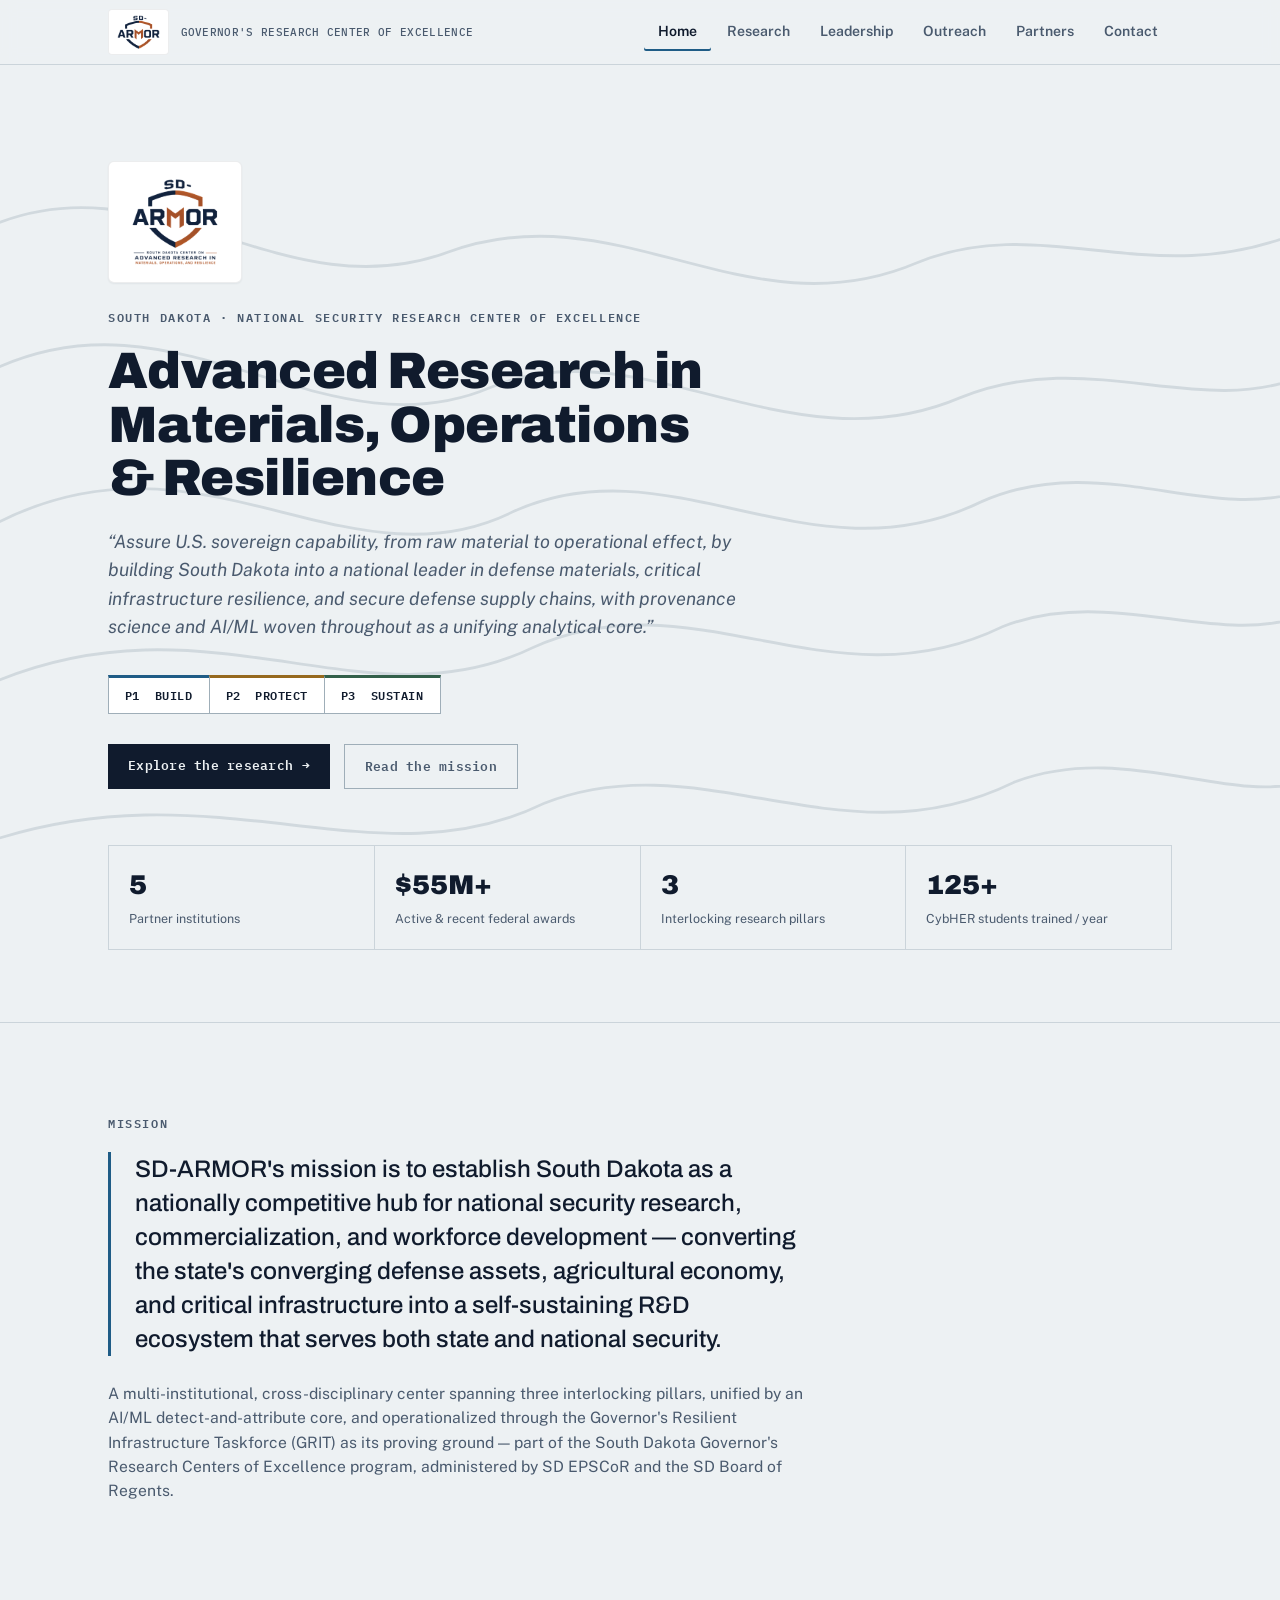
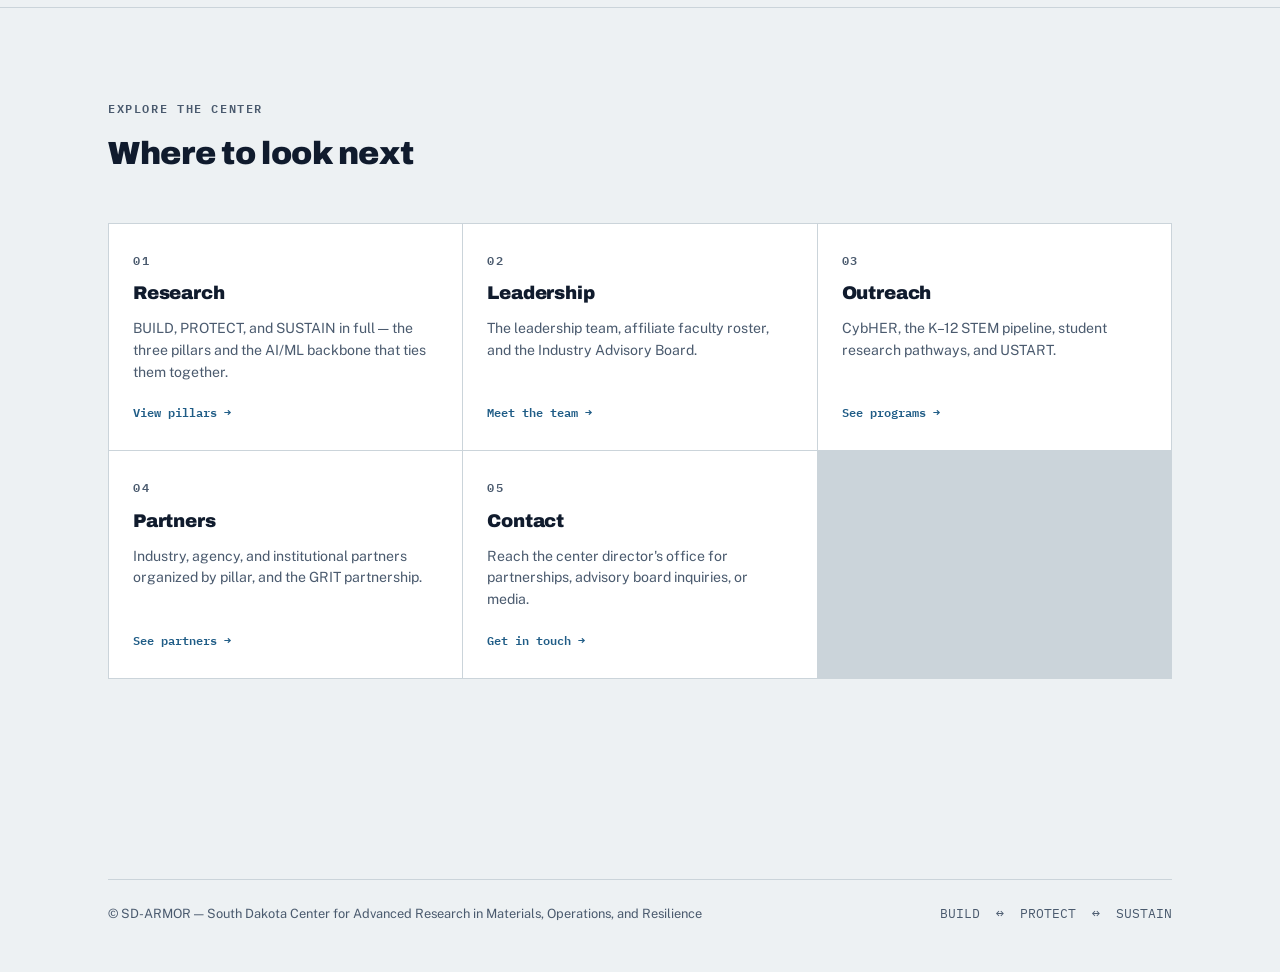
==== index.html @ ae60025e "Add files via upload Original SD-ARMOR page." ====
<!DOCTYPE html>
<html lang="en">
<head>
<meta charset="UTF-8">
<meta name="viewport" content="width=device-width, initial-scale=1.0">
<title>SD-ARMOR — South Dakota Center for Advanced Research in Materials, Operations &amp; Resilience</title>
<meta name="description" content="A South Dakota Governor's Research Center of Excellence advancing national security research across materials, cybersecurity, and provenance science.">
<link rel="preconnect" href="https://fonts.googleapis.com">
<link rel="stylesheet" href="https://fonts.googleapis.com/css2?family=Archivo:wght@500;700;900&family=Public+Sans:ital,wght@0,400;0,500;0,600;0,700;1,400&family=IBM+Plex+Mono:wght@500;600&display=swap">
<link rel="stylesheet" href="assets/style.css">
</head>
<body>

<header class="site">
  <div class="nav-row">
    <a class="wordmark" href="index.html"><span class="logo-plate"><img src="assets/logo-mark.png" alt="SD-ARMOR"></span><small>GOVERNOR'S RESEARCH CENTER OF EXCELLENCE</small></a>
    <button class="nav-toggle" id="navToggle" aria-expanded="false" aria-controls="primaryNav">MENU</button>
    <nav class="primary" id="primaryNav">
      <a href="index.html" class="current">Home</a>
      <a href="research.html">Research</a>
      <a href="leadership.html">Leadership</a>
      <a href="outreach.html">Outreach</a>
      <a href="partners.html">Partners</a>
      <a href="contact.html">Contact</a>
    </nav>
  </div>
</header>

<main id="top">

  <section class="hero">
    <svg class="contours" viewBox="0 0 1200 460" preserveAspectRatio="none" aria-hidden="true">
      <path d="M-20,80 C 140,40 260,120 420,90 C 580,60 700,130 860,95 C 980,70 1080,110 1220,80" fill="none" stroke="currentColor" stroke-width="1.4"/>
      <path d="M-20,150 C 160,100 300,190 460,155 C 600,125 740,195 900,160 C 1020,135 1120,170 1220,150" fill="none" stroke="currentColor" stroke-width="1.4"/>
      <path d="M-20,225 C 180,165 320,255 480,215 C 630,180 760,250 920,210 C 1030,185 1130,220 1220,205" fill="none" stroke="currentColor" stroke-width="1.4"/>
      <path d="M-20,300 C 190,250 340,320 500,280 C 650,245 780,310 940,270 C 1040,250 1140,280 1220,265" fill="none" stroke="currentColor" stroke-width="1.4"/>
      <path d="M-20,375 C 200,335 350,395 510,355 C 660,325 790,385 950,345 C 1050,325 1150,355 1220,345" fill="none" stroke="currentColor" stroke-width="1.4"/>
    </svg>
    <div class="wrap">
      <div class="hero-inner">
        <span class="hero-logo"><img src="assets/logo.png" alt="SD-ARMOR — South Dakota Center on Advanced Research in Materials, Operations, and Resilience"></span>
        <span class="eyebrow">South Dakota &middot; National Security Research Center of Excellence</span>
        <h1>Advanced Research in Materials, Operations &amp; Resilience</h1>
        <p class="vision">&ldquo;Assure U.S. sovereign capability, from raw material to operational effect, by building South Dakota into a national leader in defense materials, critical infrastructure resilience, and secure defense supply chains, with provenance science and AI/ML woven throughout as a unifying analytical core.&rdquo;</p>
        <div class="pillar-strip">
          <span class="p1">P1 &nbsp;BUILD</span><span class="p2">P2 &nbsp;PROTECT</span><span class="p3">P3 &nbsp;SUSTAIN</span>
        </div>
        <div class="hero-cta">
          <a class="btn-primary" href="research.html">Explore the research &rarr;</a>
          <a class="btn-ghost" href="#mission">Read the mission</a>
        </div>
      </div>
      <div class="stat-row">
        <div><span class="num">5</span><span class="label">Partner institutions</span></div>
        <div><span class="num">$55M+</span><span class="label">Active &amp; recent federal awards</span></div>
        <div><span class="num">3</span><span class="label">Interlocking research pillars</span></div>
        <div><span class="num">125+</span><span class="label">CybHER students trained / year</span></div>
      </div>
    </div>
  </section>

  <section id="mission">
    <div class="wrap">
      <div class="mission-layout">
        <span class="eyebrow">Mission</span>
        <blockquote>SD-ARMOR's mission is to establish South Dakota as a nationally competitive hub for national security research, commercialization, and workforce development &mdash; converting the state's converging defense assets, agricultural economy, and critical infrastructure into a self-sustaining R&amp;D ecosystem that serves both state and national security.</blockquote>
        <p class="mission-note">A multi-institutional, cross-disciplinary center spanning three interlocking pillars, unified by an AI/ML detect-and-attribute core, and operationalized through the Governor's Resilient Infrastructure Taskforce (GRIT) as its proving ground &mdash; part of the South Dakota Governor's Research Centers of Excellence program, administered by SD EPSCoR and the SD Board of Regents.</p>
      </div>
    </div>
  </section>

  <section id="explore">
    <div class="wrap">
      <div class="section-head">
        <span class="eyebrow">Explore the center</span>
        <h2>Where to look next</h2>
      </div>
      <div class="explore-grid">
        <a class="explore-card" href="research.html">
          <span class="eyebrow">01</span>
          <h3>Research</h3>
          <p>BUILD, PROTECT, and SUSTAIN in full &mdash; the three pillars and the AI/ML backbone that ties them together.</p>
          <span class="go">View pillars &rarr;</span>
        </a>
        <a class="explore-card" href="leadership.html">
          <span class="eyebrow">02</span>
          <h3>Leadership</h3>
          <p>The leadership team, affiliate faculty roster, and the Industry Advisory Board.</p>
          <span class="go">Meet the team &rarr;</span>
        </a>
        <a class="explore-card" href="outreach.html">
          <span class="eyebrow">03</span>
          <h3>Outreach</h3>
          <p>CybHER, the K&ndash;12 STEM pipeline, student research pathways, and USTART.</p>
          <span class="go">See programs &rarr;</span>
        </a>
        <a class="explore-card" href="partners.html">
          <span class="eyebrow">04</span>
          <h3>Partners</h3>
          <p>Industry, agency, and institutional partners organized by pillar, and the GRIT partnership.</p>
          <span class="go">See partners &rarr;</span>
        </a>
        <a class="explore-card" href="contact.html">
          <span class="eyebrow">05</span>
          <h3>Contact</h3>
          <p>Reach the center director's office for partnerships, advisory board inquiries, or media.</p>
          <span class="go">Get in touch &rarr;</span>
        </a>
      </div>
    </div>
  </section>

  <footer class="site">
    <div class="wrap">
      <div class="fine">
        <span>&copy; SD-ARMOR &mdash; South Dakota Center for Advanced Research in Materials, Operations, and Resilience</span>
        <span class="mono">BUILD &nbsp;&harr;&nbsp; PROTECT &nbsp;&harr;&nbsp; SUSTAIN</span>
      </div>
    </div>
  </footer>

</main>

<script src="assets/site.js"></script>
</body>
</html>
---- assets/style.css ----
/* SD-ARMOR shared stylesheet — one file, every page links it. */

:root{
  --ink:#101B2D;
  --ink-soft:#4A5A6E;
  --paper:#EDF1F3;
  --paper-raised:#FFFFFF;
  --line:#CBD4DA;
  --line-strong:#9FAEB8;
  --build:#1F5C86;
  --build-tint:#DCE9F1;
  --protect:#96691E;
  --protect-tint:#F3E6CE;
  --sustain:#33604A;
  --sustain-tint:#DCE9E1;
  --accent:#1F5C86;
  --focus:#1F5C86;
}
@media (prefers-color-scheme: dark){
  :root:not([data-theme="light"]){
    --ink:#E7ECF1; --ink-soft:#A9B9C8; --paper:#0A121C; --paper-raised:#111B29;
    --line:#28394B; --line-strong:#3B4F63;
    --build:#7DB2DD; --build-tint:#16283A;
    --protect:#E3B369; --protect-tint:#2E2415;
    --sustain:#7FBB98; --sustain-tint:#16281F;
    --accent:#7DB2DD; --focus:#7DB2DD;
  }
}
:root[data-theme="dark"]{
  --ink:#E7ECF1; --ink-soft:#A9B9C8; --paper:#0A121C; --paper-raised:#111B29;
  --line:#28394B; --line-strong:#3B4F63;
  --build:#7DB2DD; --build-tint:#16283A;
  --protect:#E3B369; --protect-tint:#2E2415;
  --sustain:#7FBB98; --sustain-tint:#16281F;
  --accent:#7DB2DD; --focus:#7DB2DD;
}

*{box-sizing:border-box;}
html{scroll-behavior:smooth;}
body{
  margin:0; background:var(--paper); color:var(--ink);
  font-family:"Public Sans", -apple-system, BlinkMacSystemFont, "Segoe UI", sans-serif;
  font-size:16px; line-height:1.55; -webkit-font-smoothing:antialiased;
}
h1,h2,h3,h4{
  font-family:"Archivo","Public Sans",sans-serif; font-weight:900;
  text-wrap:balance; margin:0; letter-spacing:-0.01em;
}
a{color:var(--accent);}
a:focus-visible, button:focus-visible{outline:2px solid var(--focus); outline-offset:3px;}
.mono{font-family:"IBM Plex Mono","SF Mono",monospace;}
.eyebrow{
  font-family:"IBM Plex Mono",monospace; font-size:0.72rem; font-weight:600;
  letter-spacing:0.14em; text-transform:uppercase; color:var(--ink-soft);
}
.wrap{max-width:1120px; margin:0 auto; padding:0 28px;}
section{padding:88px 0;}
section + section{border-top:1px solid var(--line);}
p{max-width:65ch;}
table{border-collapse:collapse;}

/* ---------- header / nav ---------- */
header.site{
  position:sticky; top:0; z-index:50;
  background:color-mix(in srgb, var(--paper) 92%, transparent);
  backdrop-filter:blur(8px); border-bottom:1px solid var(--line);
}
.nav-row{
  max-width:1120px; margin:0 auto; padding:0 28px;
  display:flex; align-items:center; justify-content:space-between; height:64px;
}
.wordmark{
  display:flex; align-items:center; gap:12px;
  font-family:"Archivo",sans-serif; font-weight:900; font-size:1.15rem;
  color:var(--ink); text-decoration:none; letter-spacing:-0.01em;
}
.wordmark small{
  font-family:"IBM Plex Mono",monospace; font-weight:500;
  font-size:0.66rem; color:var(--ink-soft); letter-spacing:0.03em;
}
/* The mark's navy/orange are painted for a white ground, so its backing
   plate stays literally white in both themes -- not a theme token. */
.logo-plate{
  background:#FFFFFF; display:inline-flex; align-items:center; justify-content:center;
  padding:5px 8px; border-radius:4px; line-height:0;
  border:1px solid rgba(16,27,45,0.08);
}
.logo-plate img{display:block; height:34px; width:auto;}
.hero-logo{
  display:inline-flex; margin-bottom:26px; background:#FFFFFF; padding:16px 22px;
  border-radius:6px; border:1px solid rgba(16,27,45,0.08); box-shadow:0 1px 2px rgba(16,27,45,0.06);
}
.hero-logo img{display:block; height:88px; width:auto;}
nav.primary{display:flex; gap:2px;}
nav.primary a{
  color:var(--ink-soft); text-decoration:none; font-size:0.88rem; font-weight:600;
  padding:8px 14px; border-radius:2px;
}
nav.primary a:hover{color:var(--ink); background:var(--paper-raised);}
nav.primary a.current{color:var(--ink); box-shadow:inset 0 -2px 0 var(--accent);}
.nav-toggle{display:none;}

/* ---------- breadcrumb / page header (subpages) ---------- */
.page-head{padding:56px 0 48px; border-bottom:1px solid var(--line);}
.page-head .crumb{
  font-family:"IBM Plex Mono",monospace; font-size:0.72rem; color:var(--ink-soft);
  letter-spacing:0.04em; margin-bottom:14px; display:block;
}
.page-head .crumb a{color:var(--ink-soft); text-decoration:none;}
.page-head .crumb a:hover{color:var(--accent);}
.page-head h1{font-size:clamp(1.9rem,4vw,2.6rem);}
.page-head p.lede{margin-top:16px; font-size:1.05rem; color:var(--ink-soft); max-width:62ch;}

/* ---------- hero (home) ---------- */
.hero{position:relative; overflow:hidden; padding:96px 0 72px;}
.hero svg.contours{position:absolute; inset:0; width:100%; height:100%; opacity:0.5; color:var(--line-strong);}
:root[data-theme="dark"] .hero svg.contours,
:root:not([data-theme="light"]) .hero svg.contours{opacity:0.35;}
.hero-inner{position:relative; max-width:760px;}
.hero .eyebrow{margin-bottom:18px; display:block;}
.hero h1{font-size:clamp(2.1rem, 4.6vw, 3.2rem); line-height:1.05;}
.hero .vision{margin-top:22px; font-size:1.14rem; color:var(--ink-soft); max-width:62ch; font-style:italic;}
.hero .pillar-strip{margin-top:34px; display:flex; gap:0; font-family:"IBM Plex Mono",monospace; font-size:0.78rem; font-weight:600; letter-spacing:0.04em;}
.hero .pillar-strip span{padding:8px 16px; border:1px solid var(--line-strong); margin-left:-1px; background:var(--paper-raised);}
.hero .pillar-strip span:first-child{margin-left:0;}
.hero .pillar-strip .p1{border-top:3px solid var(--build);}
.hero .pillar-strip .p2{border-top:3px solid var(--protect);}
.hero .pillar-strip .p3{border-top:3px solid var(--sustain);}
.hero-cta{margin-top:30px; display:flex; gap:14px; flex-wrap:wrap;}
.btn-primary, .btn-ghost{
  font-family:"IBM Plex Mono",monospace; font-size:0.82rem; font-weight:600;
  letter-spacing:0.02em; text-decoration:none; padding:11px 20px; display:inline-block;
}
.btn-primary{background:var(--ink); color:var(--paper);}
:root[data-theme="dark"] .btn-primary,
:root:not([data-theme="light"]) .btn-primary{color:var(--paper);}
.btn-primary:hover{opacity:0.88;}
.btn-ghost{color:var(--ink-soft); border:1px solid var(--line-strong);}
.btn-ghost:hover{color:var(--ink); border-color:var(--ink);}
.stat-row{margin-top:56px; display:grid; grid-template-columns:repeat(4,1fr); gap:0; border-top:1px solid var(--line); border-left:1px solid var(--line);}
.stat-row div{border-right:1px solid var(--line); border-bottom:1px solid var(--line); padding:18px 20px;}
.stat-row .num{font-family:"Archivo",sans-serif; font-weight:900; font-size:1.7rem; font-variant-numeric:tabular-nums; display:block;}
.stat-row .label{font-size:0.78rem; color:var(--ink-soft); margin-top:2px;}

/* ---------- section headings ---------- */
.section-head{max-width:640px; margin-bottom:44px;}
.section-head h2{font-size:clamp(1.5rem,3vw,2rem); margin-top:8px;}
.section-head p{margin-top:14px; color:var(--ink-soft);}

/* ---------- explore grid (home -> subpages) ---------- */
.explore-grid{display:grid; grid-template-columns:repeat(3,1fr); gap:1px; background:var(--line); border:1px solid var(--line);}
.explore-card{
  background:var(--paper-raised); padding:28px 24px; text-decoration:none; color:var(--ink);
  display:flex; flex-direction:column; gap:10px; transition:background .12s;
}
.explore-card:hover{background:var(--paper);}
.explore-card .eyebrow{color:var(--ink-soft);}
.explore-card h3{font-size:1.15rem;}
.explore-card p{font-size:0.88rem; color:var(--ink-soft); margin:0;}
.explore-card .go{font-family:"IBM Plex Mono",monospace; font-size:0.76rem; font-weight:600; color:var(--accent); margin-top:auto; padding-top:10px;}

/* ---------- mission ---------- */
.mission-layout{max-width:760px;}
.mission-layout blockquote{
  margin:16px 0 0; font-size:1.5rem; line-height:1.42; font-weight:500;
  font-family:"Archivo",sans-serif; text-wrap:balance;
  border-left:3px solid var(--accent); padding-left:24px;
}
.mission-layout .mission-note{margin-top:26px; color:var(--ink-soft); font-size:0.98rem; max-width:70ch;}

/* ---------- pillars ---------- */
.pillar-grid{display:grid; grid-template-columns:repeat(3,1fr); gap:1px; background:var(--line); border:1px solid var(--line);}
.pillar{background:var(--paper-raised); padding:30px 26px 28px; display:flex; flex-direction:column; gap:14px;}
.pillar .tag{font-family:"IBM Plex Mono",monospace; font-size:0.72rem; font-weight:600; letter-spacing:0.06em; display:inline-flex; align-items:center; gap:8px; color:var(--ink);}
.pillar .tag .dot{width:9px; height:9px; border-radius:50%; display:inline-block;}
.p1 .dot{background:var(--build);} .p1 h3{color:var(--build);}
.p2 .dot{background:var(--protect);} .p2 h3{color:var(--protect);}
.p3 .dot{background:var(--sustain);} .p3 h3{color:var(--sustain);}
.pillar h3{font-size:1.5rem;}
.pillar .domain{font-size:0.93rem; color:var(--ink-soft);}
.pillar .lead{margin-top:auto; padding-top:14px; border-top:1px solid var(--line); font-size:0.85rem;}
.pillar .lead .k{color:var(--ink-soft); font-size:0.76rem; font-family:"IBM Plex Mono",monospace; text-transform:uppercase; letter-spacing:0.06em;}
.backbone{margin-top:1px; border:1px solid var(--line); border-top:none; background:var(--paper-raised); padding:22px 26px; display:flex; align-items:baseline; gap:16px; flex-wrap:wrap;}
.backbone .tag{font-family:"IBM Plex Mono",monospace; font-size:0.72rem; font-weight:600; color:var(--ink-soft); letter-spacing:0.06em;}
.backbone p{margin:0; font-size:0.93rem; color:var(--ink-soft); max-width:70ch;}

/* ---------- leadership ---------- */
.roster{width:100%; font-size:0.92rem;}
.roster caption{text-align:left; font-family:"IBM Plex Mono",monospace; font-size:0.74rem; color:var(--ink-soft); letter-spacing:0.06em; text-transform:uppercase; margin-bottom:10px;}
.roster th{text-align:left; font-family:"IBM Plex Mono",monospace; font-size:0.7rem; text-transform:uppercase; letter-spacing:0.07em; color:var(--ink-soft); padding:0 14px 10px 0; border-bottom:1px solid var(--line-strong); font-weight:600;}
.roster td{padding:12px 14px 12px 0; border-bottom:1px solid var(--line); vertical-align:top;}
.roster tr:last-child td{border-bottom:none;}
.roster .name{font-weight:700; white-space:nowrap;}
.roster .role{font-family:"IBM Plex Mono",monospace; font-size:0.78rem;}
.roster .role.r-p1{color:var(--build);}
.roster .role.r-p2{color:var(--protect);}
.roster .role.r-p3{color:var(--sustain);}
.roster-tables{display:flex; flex-direction:column; gap:48px;}
.iab-note{margin-top:36px; padding:22px 24px; background:var(--paper-raised); border:1px solid var(--line); display:flex; gap:18px; align-items:flex-start;}
.iab-note .eyebrow{margin-top:2px;}
.iab-note p{margin:6px 0 0; color:var(--ink-soft); font-size:0.92rem;}

/* ---------- outreach ---------- */
.outreach-grid{display:grid; grid-template-columns:1fr 1fr; gap:36px;}
.outreach-card{border:1px solid var(--line); background:var(--paper-raised); padding:26px;}
.outreach-card h3{font-size:1.1rem; margin-bottom:10px;}
.outreach-card p{font-size:0.92rem; color:var(--ink-soft);}
.outreach-card .stat{display:inline-block; margin-top:14px; font-family:"IBM Plex Mono",monospace; font-size:0.78rem; font-weight:600; padding:5px 10px; background:var(--build-tint); color:var(--build);}
.program-list{list-style:none; margin:0; padding:0; display:flex; flex-direction:column; gap:10px;}
.program-list li{font-size:0.9rem; padding-left:16px; position:relative; color:var(--ink-soft);}
.program-list li::before{content:"—"; position:absolute; left:0; color:var(--line-strong);}
.program-list strong{color:var(--ink); font-weight:600;}

/* ---------- impact ---------- */
.impact-layout{display:grid; grid-template-columns:1.4fr 1fr; gap:56px;}
table.awards{width:100%; font-size:0.92rem;}
table.awards th{text-align:left; font-family:"IBM Plex Mono",monospace; font-size:0.7rem; text-transform:uppercase; letter-spacing:0.07em; color:var(--ink-soft); padding:0 12px 10px 0; border-bottom:1px solid var(--line-strong); font-weight:600;}
table.awards td{padding:11px 12px 11px 0; border-bottom:1px solid var(--line);}
table.awards tr:last-child td{border-bottom:none;}
table.awards .amt{font-family:"IBM Plex Mono",monospace; font-variant-numeric:tabular-nums; text-align:right; font-weight:600;}
table.awards tfoot td{border-top:2px solid var(--ink); border-bottom:none; font-weight:700; padding-top:14px;}
.agency-cloud{display:flex; flex-wrap:wrap; gap:8px; margin-top:14px;}
.agency-cloud span{font-family:"IBM Plex Mono",monospace; font-size:0.74rem; font-weight:600; padding:5px 10px; border:1px solid var(--line-strong); color:var(--ink-soft);}
.grit-box{border:1px solid var(--line); background:var(--paper-raised); padding:24px;}
.grit-box h3{font-size:1rem; margin-bottom:10px;}
.grit-box p{font-size:0.9rem; color:var(--ink-soft);}

/* ---------- partners ---------- */
.partner-cols{display:grid; grid-template-columns:repeat(3,1fr); gap:36px;}
.partner-col .head{display:flex; align-items:center; gap:8px; margin-bottom:16px;}
.partner-col .head .dot{width:9px; height:9px; border-radius:50%;}
.partner-col.build .dot{background:var(--build);}
.partner-col.protect .dot{background:var(--protect);}
.partner-col.sustain .dot{background:var(--sustain);}
.partner-col .head h3{font-size:0.95rem; font-family:"IBM Plex Mono",monospace; letter-spacing:0.04em;}
.partner-col ul{list-style:none; margin:0; padding:0; display:flex; flex-direction:column; gap:9px;}
.partner-col li{font-size:0.88rem; color:var(--ink-soft); padding-bottom:9px; border-bottom:1px solid var(--line);}
.partner-col li:last-child{border-bottom:none;}

/* ---------- contact / footer ---------- */
footer.site{padding:64px 0 48px;}
.contact-grid{display:grid; grid-template-columns:1fr 1fr; gap:40px; align-items:start;}
.contact-grid h2{font-size:1.5rem;}
.contact-card{border:1px solid var(--line); background:var(--paper-raised); padding:24px;}
.contact-card .k{font-family:"IBM Plex Mono",monospace; font-size:0.7rem; text-transform:uppercase; letter-spacing:0.07em; color:var(--ink-soft);}
.contact-card .v{margin-top:4px; font-size:0.95rem;}
.contact-card + .contact-card{margin-top:16px;}
.fine{margin-top:48px; padding-top:24px; border-top:1px solid var(--line); font-size:0.8rem; color:var(--ink-soft); display:flex; justify-content:space-between; flex-wrap:wrap; gap:10px;}
.fine a{color:var(--ink-soft);}

@media (max-width:860px){
  section{padding:56px 0;}
  .impact-layout, .outreach-grid, .contact-grid{grid-template-columns:1fr;}
  .pillar-grid, .explore-grid{grid-template-columns:1fr;}
  .partner-cols{grid-template-columns:1fr;}
  .stat-row{grid-template-columns:repeat(2,1fr);}
  nav.primary{
    position:fixed; inset:64px 0 auto 0; flex-direction:column; background:var(--paper);
    border-bottom:1px solid var(--line); padding:8px 20px 16px; gap:2px;
    transform:translateY(-8px); opacity:0; pointer-events:none; transition:opacity .15s, transform .15s;
  }
  nav.primary.open{opacity:1; transform:translateY(0); pointer-events:auto;}
  .nav-toggle{
    display:inline-flex; align-items:center; justify-content:center;
    width:38px; height:38px; border:1px solid var(--line-strong); background:none;
    color:var(--ink); font-family:"IBM Plex Mono",monospace; font-size:0.75rem; cursor:pointer;
  }
}
@media (prefers-reduced-motion: reduce){
  html{scroll-behavior:auto;}
  *{transition:none !important; animation:none !important;}
}
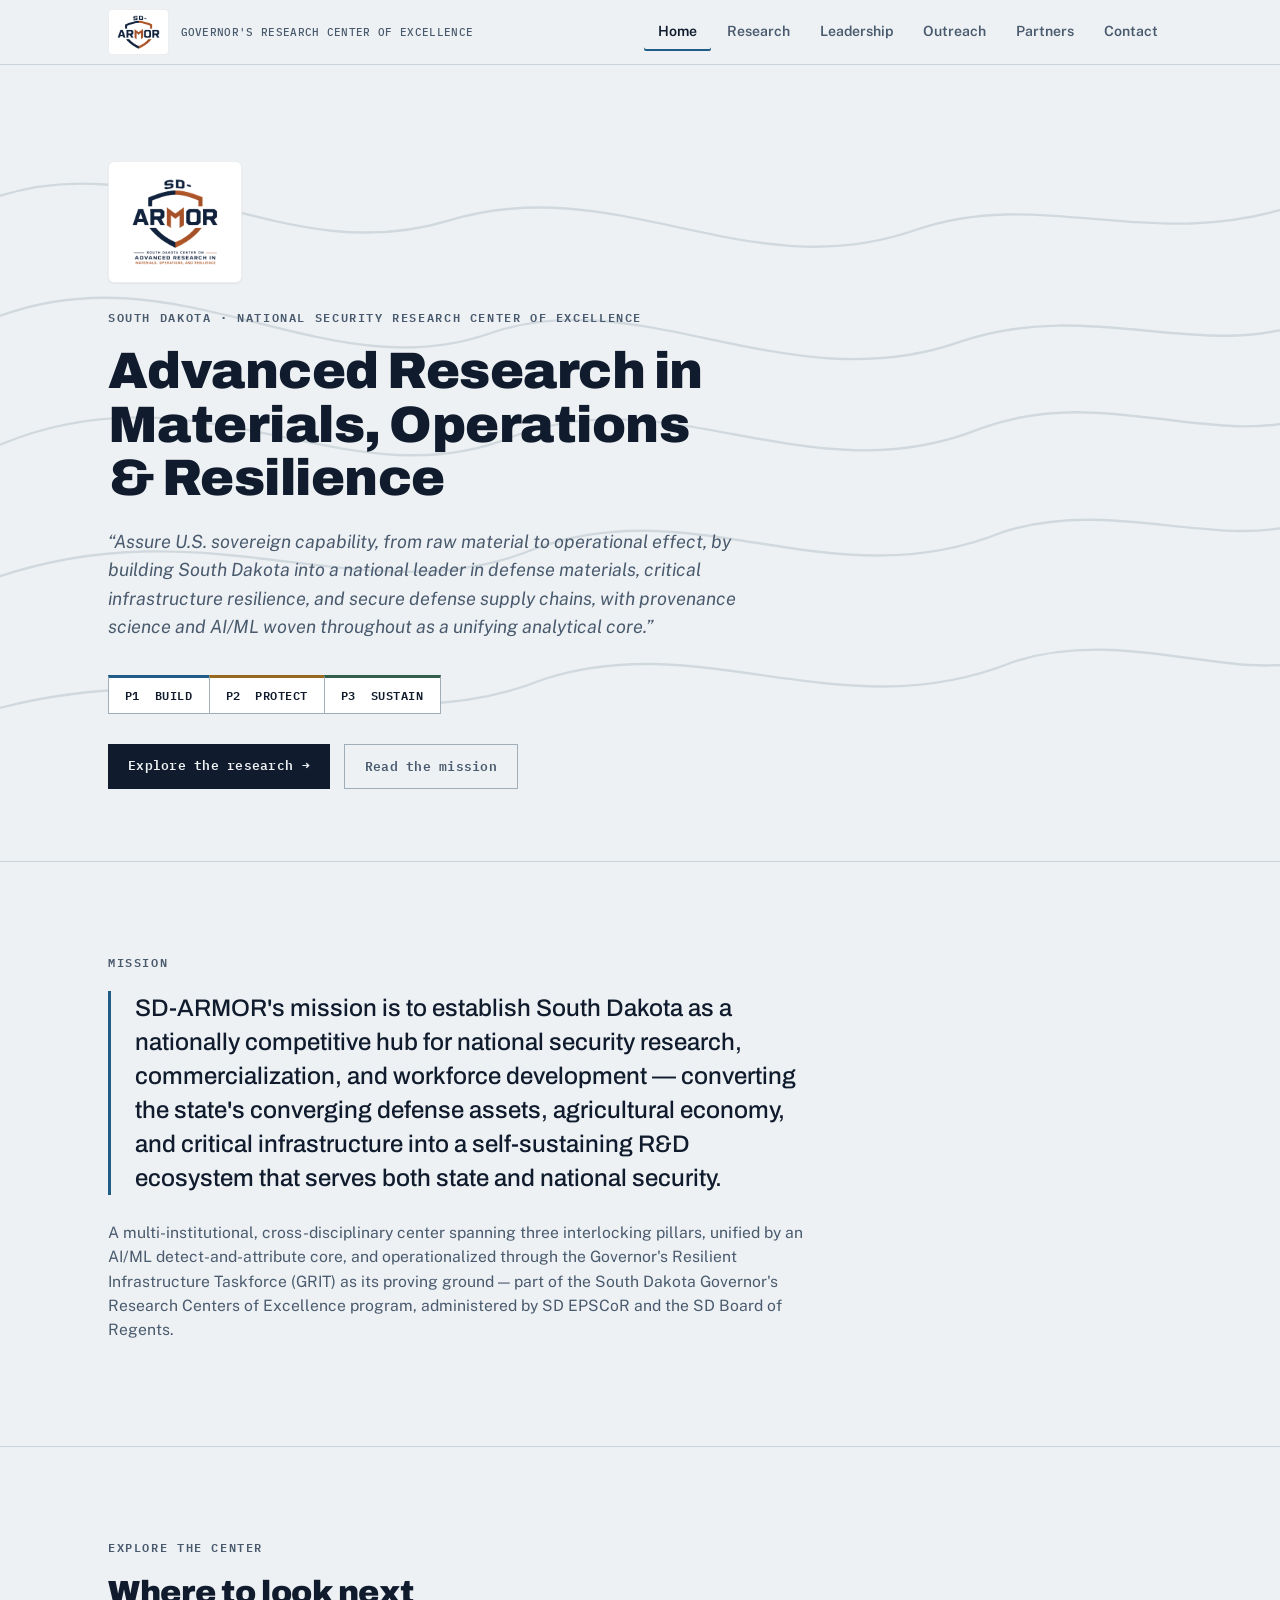
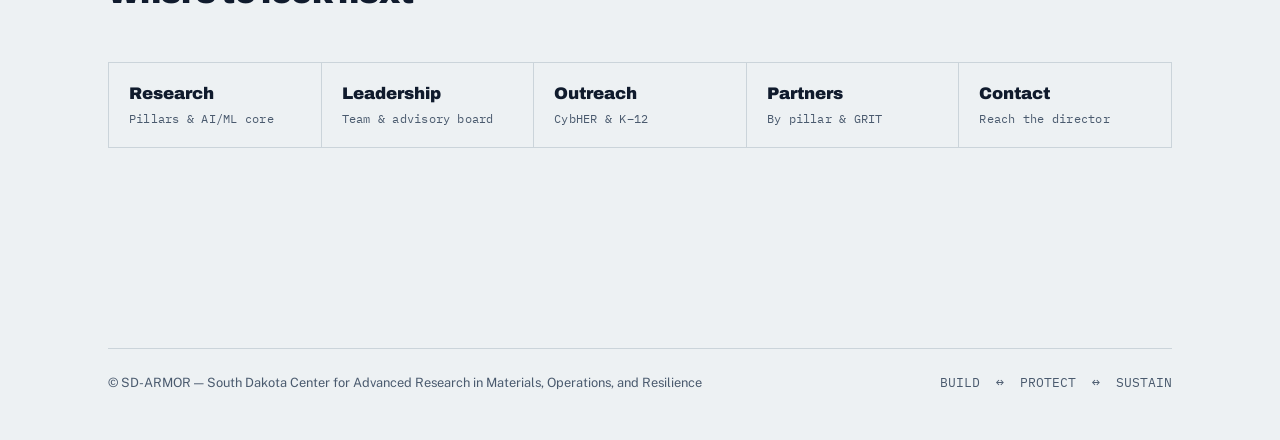
==== commit 1932abc8: "Add files via upload" ====
--- a/index.html
+++ b/index.html
@@ -50,12 +50,6 @@
           <a class="btn-ghost" href="#mission">Read the mission</a>
         </div>
       </div>
-      <div class="stat-row">
-        <div><span class="num">5</span><span class="label">Partner institutions</span></div>
-        <div><span class="num">$55M+</span><span class="label">Active &amp; recent federal awards</span></div>
-        <div><span class="num">3</span><span class="label">Interlocking research pillars</span></div>
-        <div><span class="num">125+</span><span class="label">CybHER students trained / year</span></div>
-      </div>
     </div>
   </section>
 
@@ -75,37 +69,12 @@
         <span class="eyebrow">Explore the center</span>
         <h2>Where to look next</h2>
       </div>
-      <div class="explore-grid">
-        <a class="explore-card" href="research.html">
-          <span class="eyebrow">01</span>
-          <h3>Research</h3>
-          <p>BUILD, PROTECT, and SUSTAIN in full &mdash; the three pillars and the AI/ML backbone that ties them together.</p>
-          <span class="go">View pillars &rarr;</span>
-        </a>
-        <a class="explore-card" href="leadership.html">
-          <span class="eyebrow">02</span>
-          <h3>Leadership</h3>
-          <p>The leadership team, affiliate faculty roster, and the Industry Advisory Board.</p>
-          <span class="go">Meet the team &rarr;</span>
-        </a>
-        <a class="explore-card" href="outreach.html">
-          <span class="eyebrow">03</span>
-          <h3>Outreach</h3>
-          <p>CybHER, the K&ndash;12 STEM pipeline, student research pathways, and USTART.</p>
-          <span class="go">See programs &rarr;</span>
-        </a>
-        <a class="explore-card" href="partners.html">
-          <span class="eyebrow">04</span>
-          <h3>Partners</h3>
-          <p>Industry, agency, and institutional partners organized by pillar, and the GRIT partnership.</p>
-          <span class="go">See partners &rarr;</span>
-        </a>
-        <a class="explore-card" href="contact.html">
-          <span class="eyebrow">05</span>
-          <h3>Contact</h3>
-          <p>Reach the center director's office for partnerships, advisory board inquiries, or media.</p>
-          <span class="go">Get in touch &rarr;</span>
-        </a>
+      <div class="explore-strip">
+        <a href="research.html"><span class="t">Research</span><span class="s">Pillars &amp; AI/ML core</span></a>
+        <a href="leadership.html"><span class="t">Leadership</span><span class="s">Team &amp; advisory board</span></a>
+        <a href="outreach.html"><span class="t">Outreach</span><span class="s">CybHER &amp; K&ndash;12</span></a>
+        <a href="partners.html"><span class="t">Partners</span><span class="s">By pillar &amp; GRIT</span></a>
+        <a href="contact.html"><span class="t">Contact</span><span class="s">Reach the director</span></a>
       </div>
     </div>
   </section>
--- a/assets/style.css
+++ b/assets/style.css
@@ -147,17 +147,19 @@
 .section-head h2{font-size:clamp(1.5rem,3vw,2rem); margin-top:8px;}
 .section-head p{margin-top:14px; color:var(--ink-soft);}
 
-/* ---------- explore grid (home -> subpages) ---------- */
-.explore-grid{display:grid; grid-template-columns:repeat(3,1fr); gap:1px; background:var(--line); border:1px solid var(--line);}
-.explore-card{
-  background:var(--paper-raised); padding:28px 24px; text-decoration:none; color:var(--ink);
-  display:flex; flex-direction:column; gap:10px; transition:background .12s;
-}
-.explore-card:hover{background:var(--paper);}
-.explore-card .eyebrow{color:var(--ink-soft);}
-.explore-card h3{font-size:1.15rem;}
-.explore-card p{font-size:0.88rem; color:var(--ink-soft); margin:0;}
-.explore-card .go{font-family:"IBM Plex Mono",monospace; font-size:0.76rem; font-weight:600; color:var(--accent); margin-top:auto; padding-top:10px;}
+/* ---------- explore strip (home -> subpages) ---------- */
+.explore-strip{
+  display:grid; grid-template-columns:repeat(auto-fit, minmax(140px,1fr));
+  border-top:1px solid var(--line); border-left:1px solid var(--line);
+}
+.explore-strip a{
+  border-right:1px solid var(--line); border-bottom:1px solid var(--line);
+  padding:18px 20px; text-decoration:none; color:var(--ink);
+  display:flex; flex-direction:column; gap:3px; transition:background .12s;
+}
+.explore-strip a:hover{background:var(--paper-raised);}
+.explore-strip .t{font-family:"Archivo",sans-serif; font-weight:900; font-size:1.05rem;}
+.explore-strip .s{font-size:0.76rem; color:var(--ink-soft); font-family:"IBM Plex Mono",monospace; letter-spacing:0.02em;}
 
 /* ---------- mission ---------- */
 .mission-layout{max-width:760px;}
@@ -251,7 +253,7 @@
 @media (max-width:860px){
   section{padding:56px 0;}
   .impact-layout, .outreach-grid, .contact-grid{grid-template-columns:1fr;}
-  .pillar-grid, .explore-grid{grid-template-columns:1fr;}
+  .pillar-grid{grid-template-columns:1fr;}
   .partner-cols{grid-template-columns:1fr;}
   .stat-row{grid-template-columns:repeat(2,1fr);}
   nav.primary{
